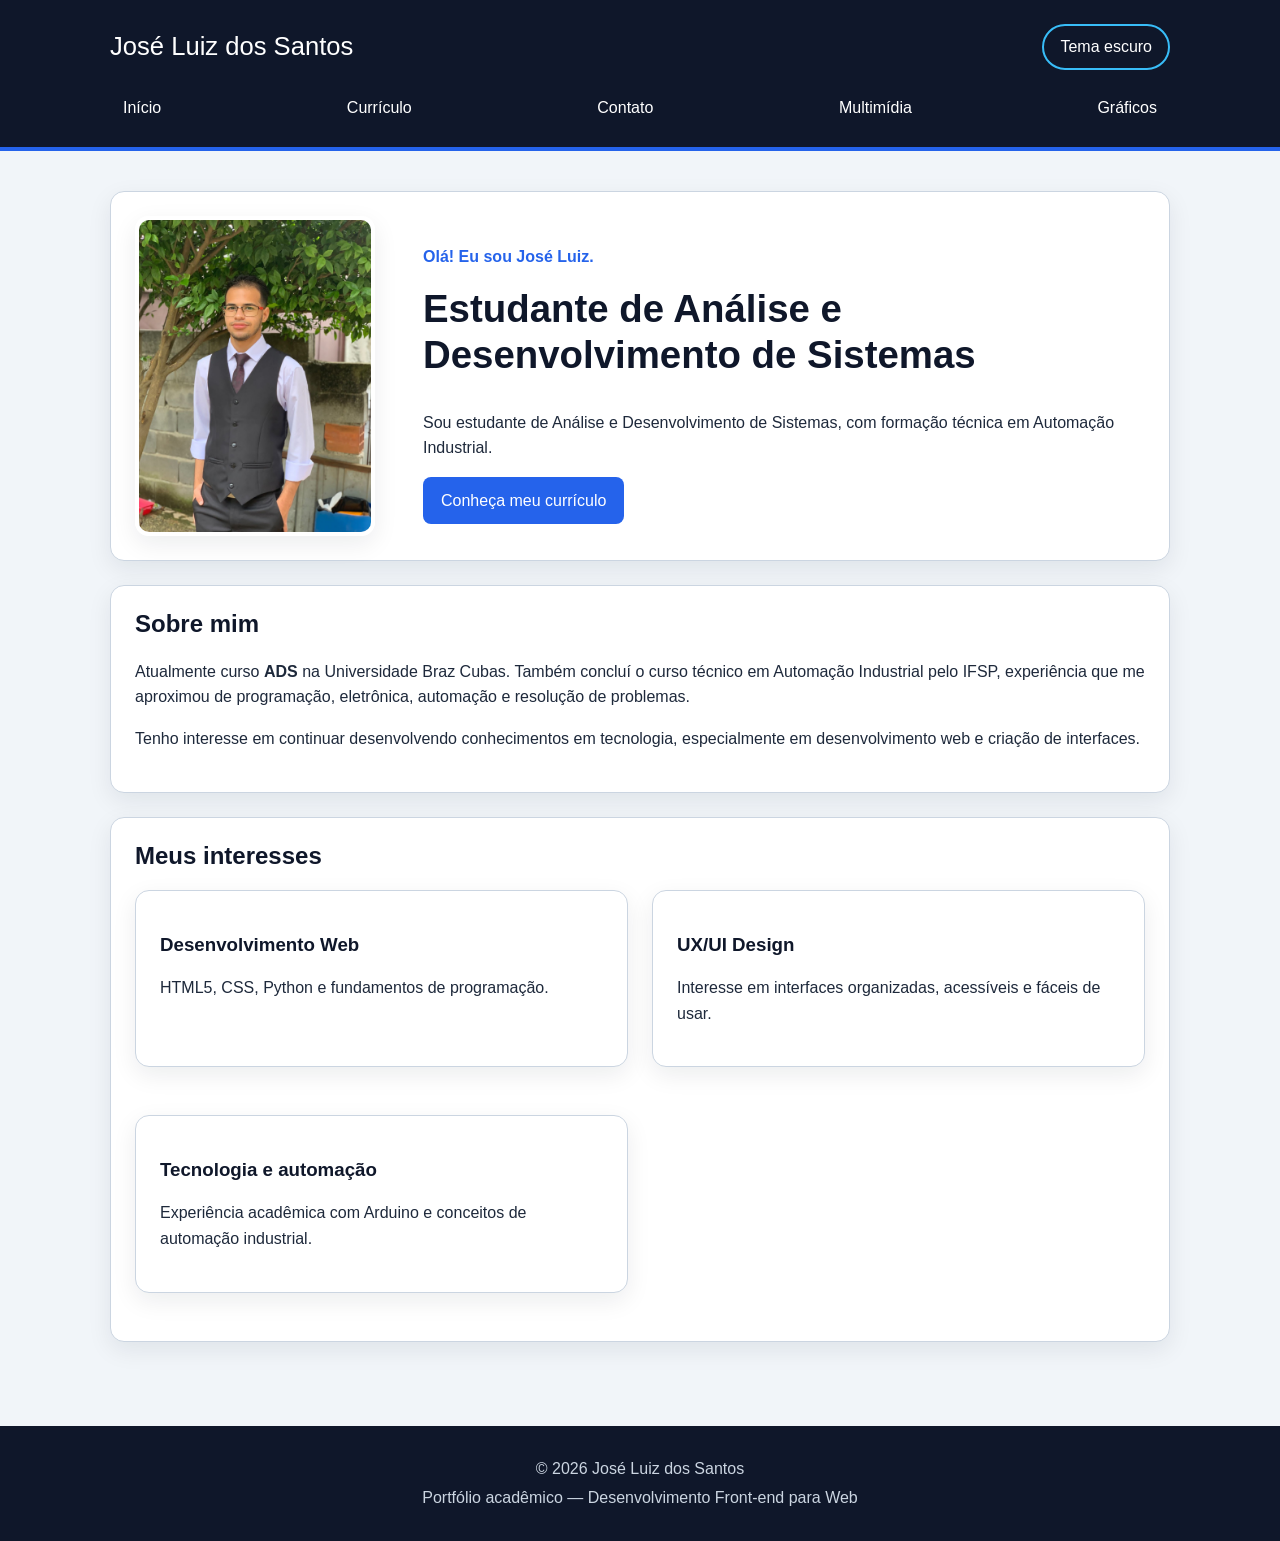
==== index.html @ c9d12214 "first commit" ====
<!DOCTYPE html>
<html lang="pt-BR">

<head>
    <meta charset="UTF-8">
    <meta name="viewport" content="width=device-width, initial-scale=1.0">
    <meta name="description" content="Portfólio pessoal de José Luiz dos Santos.">
    <title>Início | José Luiz dos Santos</title>
    <link rel="stylesheet" href="css/estilos.css">
    <script src="js/scripts.js"></script>

</head>

<body>
    <header>
        <div class="cabecalho">
            <div class="topo">
                <p class="marca">José Luiz dos Santos</p>
                <button class="botao-tema" id="botaoTema" type="button" aria-pressed="false">Tema escuro</button>
            </div>
            <nav aria-label="Navegação principal">
                <ul>
                    <li><a href="index.html">Início</a></li>
                    <li><a href="curriculo.html">Currículo</a></li>
                    <li><a href="formulario.html">Contato</a></li>
                    <li><a href="multimidia.html">Multimídia</a></li>
                    <li><a href="graficos.html">Gráficos</a></li>
                </ul>
            </nav>
        </div>
    </header>

    <main>

        <section class="hero">
            <div class="foto-perfil-container">
                <img class="foto-perfil" src="img/foto-perfil.jpg" alt="Foto de José Luiz dos Santos usando camisa social, colete e gravata">
            </div>
            <div>
                <p class="destaque">Olá! Eu sou José Luiz.</p>
                <h1>Estudante de Análise e Desenvolvimento de Sistemas</h1>
                <p>
                    Sou estudante de Análise e Desenvolvimento de Sistemas,
                    com formação técnica em Automação Industrial.
                </p>
                <a class="botao" href="curriculo.html">Conheça meu currículo</a>
            </div>
        </section>

        <section>

            <h2>Sobre mim</h2>

            <p>
                Atualmente curso <strong>ADS</strong>
                na Universidade Braz Cubas. Também concluí o curso técnico em
                Automação Industrial pelo IFSP, experiência que me aproximou de
                programação, eletrônica, automação e resolução de problemas.
            </p>

            <p>
                Tenho interesse em continuar desenvolvendo conhecimentos em tecnologia,
                especialmente em desenvolvimento web e criação de interfaces.
            </p>

        </section>


        <section>

            <h2>Meus interesses</h2>

            <div class="grid">

                <article>
                    <h3>Desenvolvimento Web</h3>
                    <p>
                        HTML5, CSS, Python e fundamentos de programação.
                    </p>
                </article>

                <article>
                    <h3>UX/UI Design</h3>
                    <p>
                        Interesse em interfaces organizadas, acessíveis e fáceis de usar.
                    </p>
                </article>

                <article>
                    <h3>Tecnologia e automação</h3>
                    <p>
                        Experiência acadêmica com Arduino e conceitos de automação industrial.
                    </p>
                </article>

            </div>

        </section>

    </main>


    <footer>

        <p>&copy; 2026 José Luiz dos Santos</p>

        <p>
            Portfólio acadêmico — Desenvolvimento Front-end para Web
        </p>

    </footer>

</body>

</html>
---- css/estilos.css ----
/* CP3 — Site Pessoal | José Luiz dos Santos */

:root {
    --cor-principal: #2563eb;
    --cor-secundaria: #0f172a;
    --cor-destaque: #38bdf8;
    --cor-fundo: #f1f5f9;
    --cor-cartao: #ffffff;
    --cor-texto: #1e293b;
    --cor-texto-claro: #64748b;
    --cor-borda: #cbd5e1;
    --sombra: 0 8px 24px rgba(15, 23, 42, 0.08);
    --raio: 14px;
    --cor-cabecalho: #0f172a;
    --cor-link: #2563eb;
    --cor-th: #e2e8f0;
    --cor-input: #ffffff;
    --cor-borda-input: #94a3b8;
}

/* Tema escuro: ativado por js/scripts.js via atributo data-tema no <html>. */
:root[data-tema="escuro"] {
    --cor-secundaria: #e2e8f0;
    --cor-fundo: #0b1120;
    --cor-cartao: #162033;
    --cor-texto: #e2e8f0;
    --cor-texto-claro: #94a3b8;
    --cor-borda: #334155;
    --sombra: 0 8px 24px rgba(0, 0, 0, 0.4);
    --cor-cabecalho: #020617;
    --cor-link: #7dd3fc;
    --cor-th: #1e293b;
    --cor-input: #0f172a;
    --cor-borda-input: #475569;
    color-scheme: dark;
}

* {
    box-sizing: border-box;
}

html {
    scroll-behavior: smooth;
}

body {
    margin: 0;
    font-family: Arial, Helvetica, sans-serif;
    color: var(--cor-texto);
    background: var(--cor-fundo);
    line-height: 1.6;
}

a {
    color: var(--cor-link);
}

img,
video {
    max-width: 100%;
    height: auto;
}

iframe {
    max-width: 100%;
}

header {
    background: var(--cor-cabecalho);
    color: #ffffff;
    border-bottom: 4px solid var(--cor-principal);
}

.cabecalho {
    max-width: 1100px;
    margin: 0 auto;
    padding: 20px;
}

.topo {
    display: flex;
    flex-wrap: wrap;
    align-items: center;
    justify-content: space-between;
    gap: 12px;
    margin-bottom: 14px;
}

.marca {
    margin: 0;
    font-size: 1.4rem;
}

.botao-tema {
    background: transparent;
    color: #ffffff;
    border: 2px solid var(--cor-destaque);
    border-radius: 999px;
    padding: 8px 16px;
    font: inherit;
    cursor: pointer;
}

.botao-tema:hover,
.botao-tema:focus-visible {
    background: var(--cor-principal);
    border-color: var(--cor-principal);
}

nav ul {
    display: flex;
    flex-direction: column;
    flex-wrap: wrap;
    gap: 8px;
    list-style: none;
    margin: 0;
    padding: 0;
}

nav a {
    display: block;
    color: #ffffff;
    text-decoration: none;
    padding: 11px 13px;
    border-radius: 8px;
}

nav a:hover,
nav a:focus {
    background: var(--cor-principal);
}

main {
    max-width: 1100px;
    margin: 0 auto;
    padding: 28px 16px;
}

.hero {
    display: grid;
    grid-template-columns: 1fr;
    gap: 20px;
    align-items: center;
    margin-bottom: 24px;
}

.foto-perfil-container {
    display: flex;
    justify-content: center;
}

.foto-perfil {
    width: min(100%, 240px);
    aspect-ratio: 3 / 4;
    object-fit: cover;
    border-radius: 14px;
    border: 4px solid #ffffff;
    box-shadow: var(--sombra);
}

.avatar {
    width: 160px;
    height: 160px;
    display: grid;
    place-items: center;
    border-radius: 50%;
    background: linear-gradient(135deg, var(--cor-principal), var(--cor-destaque));
    color: #ffffff;
    font-size: 3.4rem;
    font-weight: 700;
    box-shadow: var(--sombra);
}

h1,
h2,
h3 {
    color: var(--cor-secundaria);
    line-height: 1.2;
}

h1 {
    font-size: 2rem;
    margin-top: 0;
}

h2 {
    margin-top: 0;
}

section,
article,
.card {
    background: var(--cor-cartao);
    border: 1px solid var(--cor-borda);
    border-radius: var(--raio);
    padding: 20px;
    margin-bottom: 20px;
    box-shadow: var(--sombra);
}

/* Mobile-first: uma coluna no celular. */
.grid {
    display: grid;
    grid-template-columns: 1fr;
    gap: 20px;
}

.lista {
    padding-left: 22px;
}

.lista li {
    margin-bottom: 8px;
}

.destaque {
    color: var(--cor-link);
    font-weight: 700;
}

.botao {
    display: inline-block;
    background: var(--cor-principal);
    color: #ffffff;
    text-decoration: none;
    border: 0;
    border-radius: 8px;
    padding: 11px 18px;
    cursor: pointer;
    font-size: 1rem;
}

.botao:hover,
.botao:focus {
    background: #1d4ed8;
}

.tabela-responsiva {
    overflow-x: auto;
}

table {
    width: 100%;
    border-collapse: collapse;
    margin-top: 16px;
    min-width: 520px;
}

th,
td {
    border: 1px solid var(--cor-borda);
    padding: 12px;
    text-align: left;
}

th {
    background: var(--cor-th);
    color: var(--cor-secundaria);
}

form {
    display: grid;
    gap: 18px;
}

fieldset {
    border: 1px solid var(--cor-borda);
    border-radius: 10px;
    padding: 18px;
}

legend {
    font-weight: 700;
    padding: 0 6px;
}

.campo {
    display: grid;
    gap: 7px;
}

label {
    font-weight: 700;
}

input,
select,
textarea {
    width: 100%;
    padding: 11px 12px;
    border: 1px solid var(--cor-borda-input);
    border-radius: 8px;
    font: inherit;
    color: var(--cor-texto);
    background: var(--cor-input);
}

input:focus,
select:focus,
textarea:focus {
    outline: 3px solid rgba(37, 99, 235, 0.2);
    border-color: var(--cor-principal);
}

textarea {
    min-height: 150px;
    resize: vertical;
}

.opcoes {
    display: flex;
    flex-wrap: wrap;
    gap: 14px;
}

.opcao {
    display: flex;
    align-items: center;
    gap: 7px;
    font-weight: 400;
}

.opcao input {
    width: auto;
}

.midia {
    display: grid;
    grid-template-columns: 1fr;
    gap: 20px;
}

video {
    width: 100%;
    border-radius: 10px;
    background: #000000;
}

iframe {
    width: 100%;
    min-height: 360px;
    border: 0;
    border-radius: 10px;
}

.grafico-canvas {
    width: 100%;
    max-width: 800px;
    height: auto;
    display: block;
    border: 1px solid var(--cor-borda);
    border-radius: 10px;
    background: #ffffff;
}

.svg-exemplo {
    width: 100%;
    max-width: 700px;
    height: auto;
}

.svg-exemplo .linha {
    fill: none;
    stroke: var(--cor-principal);
    stroke-width: 8;
}

.svg-exemplo .circulo {
    fill: var(--cor-destaque);
    stroke: var(--cor-secundaria);
    stroke-width: 5;
}

.svg-exemplo .texto-svg {
    fill: var(--cor-secundaria);
    font-size: 28px;
    font-weight: 700;
}

/* Validação do formulário */
.erro {
    margin: 0;
    color: #b91c1c;
    font-size: 0.95rem;
    font-weight: 700;
}

:root[data-tema="escuro"] .erro {
    color: #fca5a5;
}

.invalido,
input.invalido,
select.invalido,
textarea.invalido {
    border-color: #dc2626;
    outline: 2px solid rgba(220, 38, 38, 0.25);
}

fieldset.invalido {
    border-color: #dc2626;
}

.feedback {
    margin-top: 16px;
    padding: 14px 16px;
    border-radius: 10px;
    border: 1px solid;
    font-weight: 700;
}

.feedback.sucesso {
    background: #dcfce7;
    border-color: #16a34a;
    color: #14532d;
}

.feedback.falha {
    background: #fee2e2;
    border-color: #dc2626;
    color: #7f1d1d;
}

.link-botao {
    background: none;
    border: 0;
    padding: 0;
    font: inherit;
    color: var(--cor-link);
    text-decoration: underline;
    cursor: pointer;
}

footer {
    background: var(--cor-cabecalho);
    color: #cbd5e1;
    text-align: center;
    padding: 26px 20px;
    margin-top: 20px;
}

footer p {
    margin: 4px 0;
}

.pequeno {
    color: var(--cor-texto-claro);
    font-size: 0.95rem;
}

/* A partir de 768px, o layout ganha duas colunas e o menu passa a ser horizontal. */
@media (min-width: 768px) {
    .cabecalho {
        padding: 24px 20px 16px;
    }

    .marca {
        font-size: 1.6rem;
    }

    nav ul {
        flex-direction: row;
        justify-content: space-between;
    }

    main {
        padding: 40px 20px;
    }

    h1 {
        font-size: 2.4rem;
    }

    section,
    article,
    .card {
        padding: 24px;
        margin-bottom: 24px;
    }

    .hero {
        grid-template-columns: 240px 1fr;
        gap: 28px;
    }

    .foto-perfil-container {
        justify-content: flex-start;
    }

    .grid {
        grid-template-columns: repeat(2, minmax(0, 1fr));
        gap: 24px;
    }

    .midia {
        grid-template-columns: repeat(2, minmax(0, 1fr));
    }
}

@media (min-width: 1024px) {
    .hero {
        grid-template-columns: 260px 1fr;
    }
}
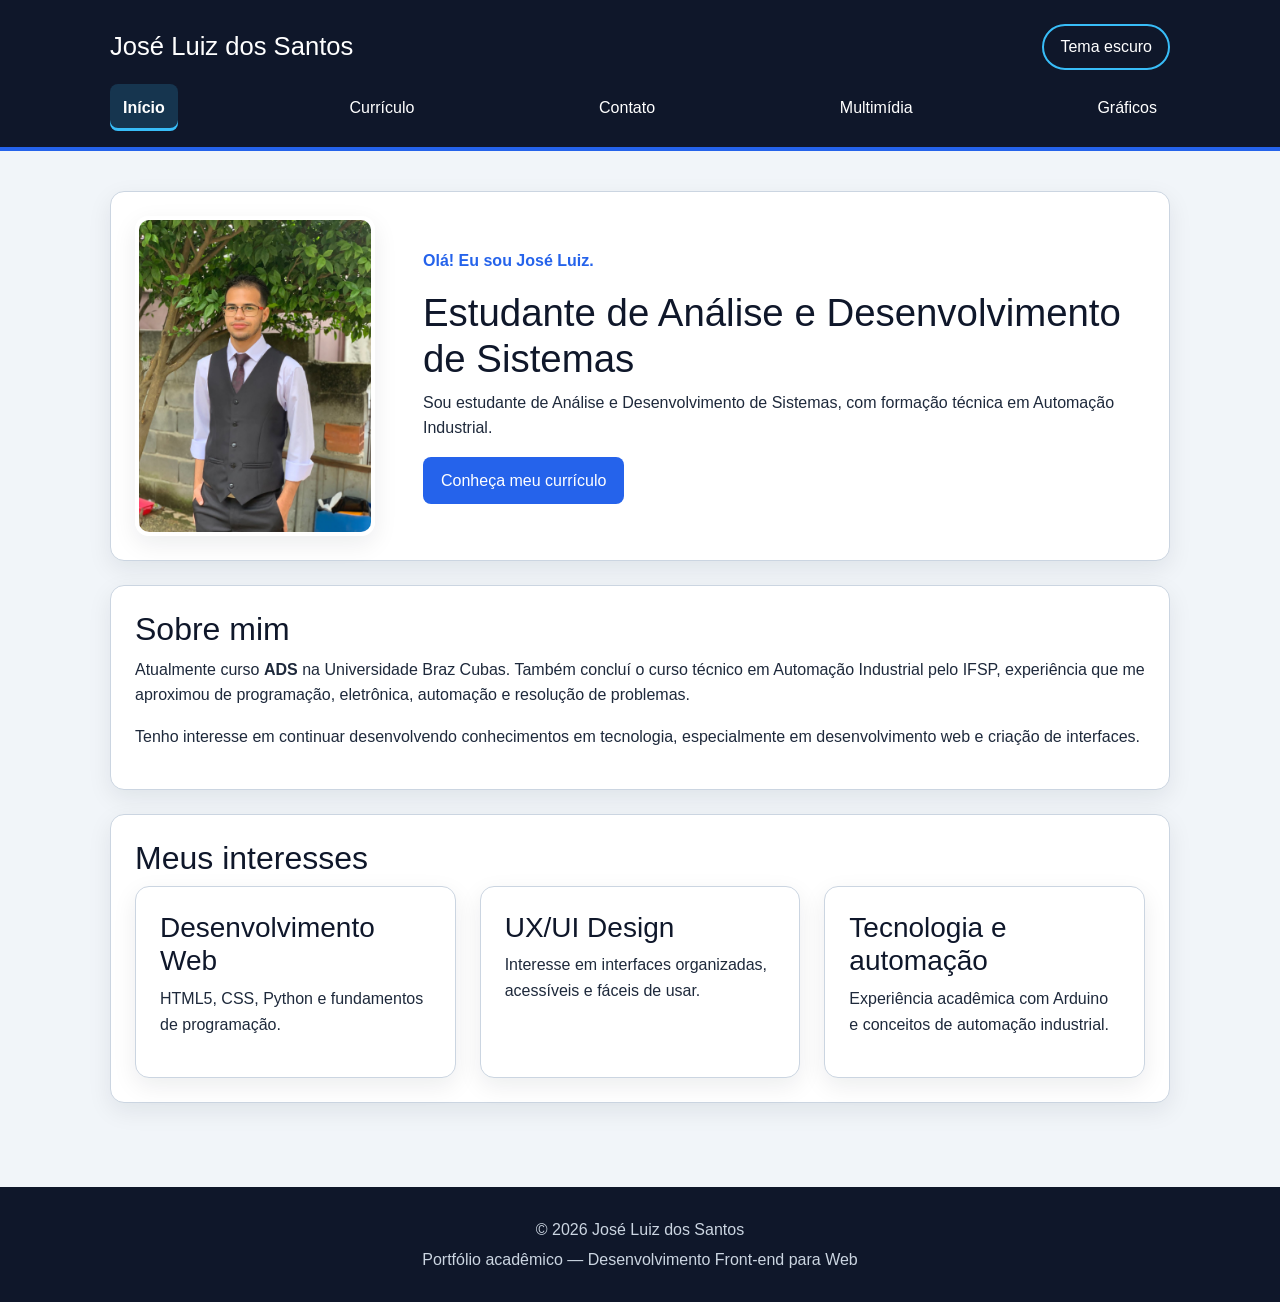
==== commit ba6e20fc: "Entrega final CP4 - Site Pessoal" ====
--- a/index.html
+++ b/index.html
@@ -4,14 +4,18 @@
 <head>
     <meta charset="UTF-8">
     <meta name="viewport" content="width=device-width, initial-scale=1.0">
-    <meta name="description" content="Portfólio pessoal de José Luiz dos Santos.">
+    <meta name="description" content="Portfólio de José Luiz dos Santos, estudante de Análise e Desenvolvimento de Sistemas.">
     <title>Início | José Luiz dos Santos</title>
+    <link rel="stylesheet" href="https://cdn.jsdelivr.net/npm/bootstrap@5.3.3/dist/css/bootstrap.min.css" integrity="sha384-QWTKZyjpPEjISv5WaRU9OFeRpok6YctnYmDr5pNlyT2bRjXh0JMhjY6hW+ALEwIH" crossorigin="anonymous">
     <link rel="stylesheet" href="css/estilos.css">
     <script src="js/scripts.js"></script>
+    <script src="https://cdn.jsdelivr.net/npm/bootstrap@5.3.3/dist/js/bootstrap.bundle.min.js" integrity="sha384-YvpcrYf0tY3lHB60NNkmXc5s9fDVZLESaAA55NDzOxhy9GkcIdslK1eN7N6jIeHz" crossorigin="anonymous" defer></script>
 
 </head>
 
 <body>
+    <a class="pular-conteudo visually-hidden-focusable" href="#conteudo">Pular para o conteúdo principal</a>
+
     <header>
         <div class="cabecalho">
             <div class="topo">
@@ -20,7 +24,7 @@
             </div>
             <nav aria-label="Navegação principal">
                 <ul>
-                    <li><a href="index.html">Início</a></li>
+                    <li><a href="index.html" aria-current="page">Início</a></li>
                     <li><a href="curriculo.html">Currículo</a></li>
                     <li><a href="formulario.html">Contato</a></li>
                     <li><a href="multimidia.html">Multimídia</a></li>
@@ -30,11 +34,11 @@
         </div>
     </header>
 
-    <main>
+    <main id="conteudo" tabindex="-1">
 
         <section class="hero">
             <div class="foto-perfil-container">
-                <img class="foto-perfil" src="img/foto-perfil.jpg" alt="Foto de José Luiz dos Santos usando camisa social, colete e gravata">
+                <img class="foto-perfil img-fluid"src="img/foto-perfil.jpg" alt="Foto de José Luiz dos Santos usando camisa social, colete e gravata">
             </div>
             <div>
                 <p class="destaque">Olá! Eu sou José Luiz.</p>
@@ -70,28 +74,34 @@
 
             <h2>Meus interesses</h2>
 
-            <div class="grid">
+            <div class="row g-4">
 
-                <article>
-                    <h3>Desenvolvimento Web</h3>
-                    <p>
-                        HTML5, CSS, Python e fundamentos de programação.
-                    </p>
-                </article>
+                <div class="col-12 col-md-4">
+                    <article class="h-100 mb-0">
+                        <h3>Desenvolvimento Web</h3>
+                        <p>
+                            HTML5, CSS, Python e fundamentos de programação.
+                        </p>
+                    </article>
+                </div>
 
-                <article>
-                    <h3>UX/UI Design</h3>
-                    <p>
-                        Interesse em interfaces organizadas, acessíveis e fáceis de usar.
-                    </p>
-                </article>
+                <div class="col-12 col-md-4">
+                    <article class="h-100 mb-0">
+                        <h3>UX/UI Design</h3>
+                        <p>
+                            Interesse em interfaces organizadas, acessíveis e fáceis de usar.
+                        </p>
+                    </article>
+                </div>
 
-                <article>
-                    <h3>Tecnologia e automação</h3>
-                    <p>
-                        Experiência acadêmica com Arduino e conceitos de automação industrial.
-                    </p>
-                </article>
+                <div class="col-12 col-md-4">
+                    <article class="h-100 mb-0">
+                        <h3>Tecnologia e automação</h3>
+                        <p>
+                            Experiência acadêmica com Arduino e conceitos de automação industrial.
+                        </p>
+                    </article>
+                </div>
 
             </div>
 
